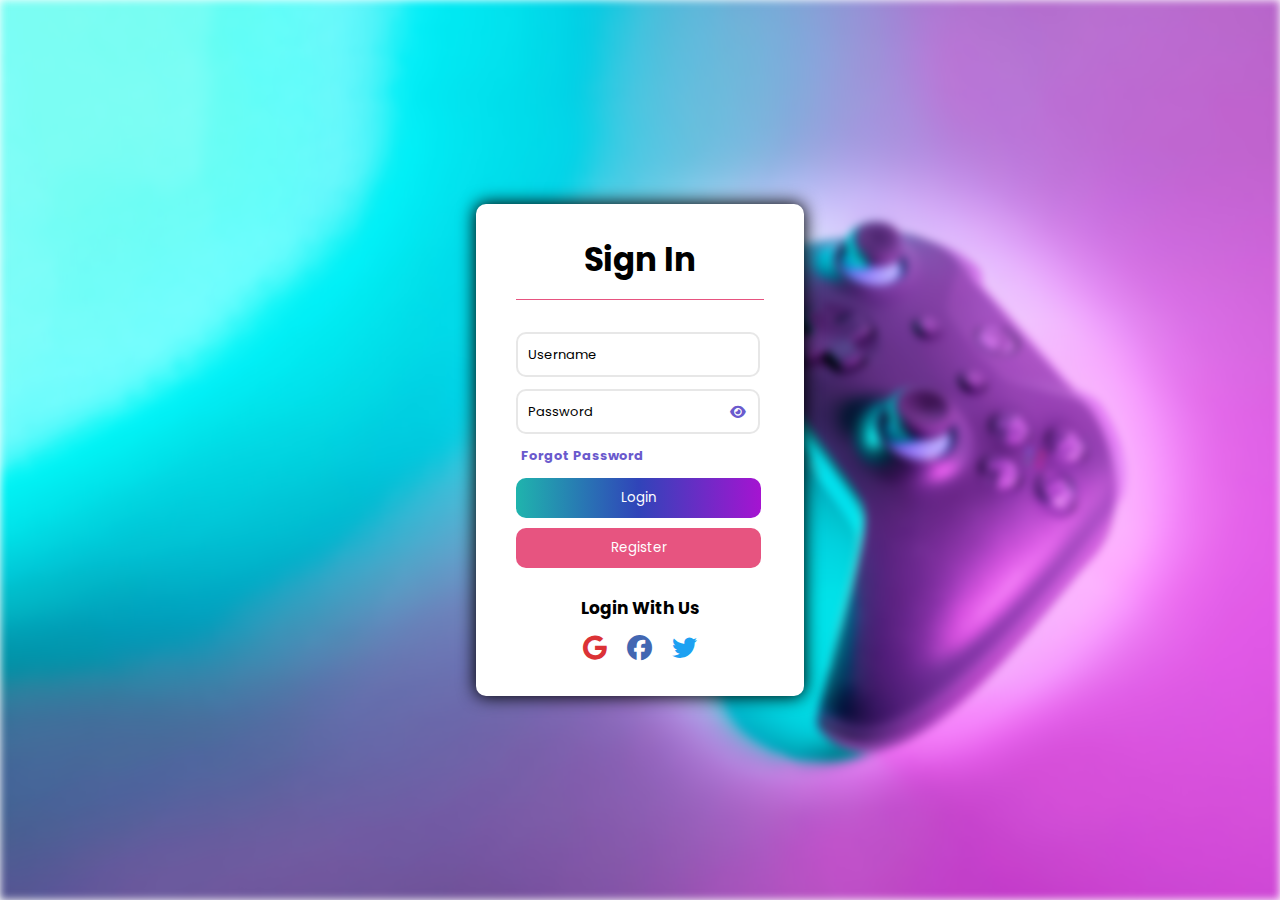
==== HTML-CSS-Login-Page/index.html @ a7ea7b92 "Add files via upload" ====
<!DOCTYPE html>
<html lang="en">
<head>
    <meta charset="UTF-8">
    <meta http-equiv="X-UA-Compatible" content="IE=edge">
    <meta name="viewport" content="width=device-width, initial-scale=1.0">
    <title>Login Page</title>
    <meta name="keywords" content="">
    <meta name="description" content="">
    <link rel="preconnect" href="https://fonts.googleapis.com">
    <link rel="preconnect" href="https://fonts.gstatic.com" crossorigin>
    <link href="https://fonts.googleapis.com/css2?family=Poppins:wght@500&display=swap" rel="stylesheet">
    <link rel="stylesheet" href="css/style_2.3.css">
    <link rel="stylesheet" href="https://cdnjs.cloudflare.com/ajax/libs/font-awesome/6.2.0/css/all.min.css">
</head>
<body>
    <div id="background">
    </div>	
    <div id="login">
        <div class="user-login">
            <table>
                <tr>
                    <td>
                        <h1>Sign In</h1>
                    </td>
                </tr>
                <tr>
                    <td><input type="text" name="Username" id="lower_text" class="text" placeholder="Username" required></td>
                </tr>
                <tr>
                    <td>
                        <div class="inputGroup">
                        <input type="password" class="text paddingRight30" name="password" id="password" placeholder="Password" required>
                         <i class="fas fa-eye" onclick="showHidePass();"></i>
                        </div></td>
                </tr>
                <tr>
                    <td>
                       <a href="forgot_password.html" id="pas-2"><p id="pas">Forgot Password</p></a>
                    </td>
                </tr>
                <tr>
                    <td><a href="index.html"><input type="button" value="Login" class="login-button"></a></td>
                </tr>
                <tr>
                    <td><a href="register.html"><input type="button" value="Register" class="register-button"></a></td>
                </tr>
            </table>
                    <div class="with"><p>Login With Us</p></div>
                    <div class="social-media">
                        <a href="https://google.com"><i class="fa-brands fa-google"></i></a>
                        <a href="https://facebook.com"><i class="fa-brands fa-facebook"></i></a>
                        <a href="https://twitter.com"><i class="fa-brands fa-twitter"></i></a>
                    </div>
            </div>
        </div>    
        <script>
            var lower_text = document.getElementById('lower_text');
            tester.innerHTML = tester.innerHTML.toLowerCase();

            
            function showHidePass() {
            var element = document.getElementById('password');
            element.type = (element.type == 'password' ? 'text' : 'password');
            }

        </script>
</body>
</html>
---- HTML-CSS-Login-Page/css/style_2.3.css ----
*{
    padding: 0;
    margin: 0;
}
body{
    display: flex;
    align-items: center;
    justify-content: center;
    height: 100vh;
}
#background{
    background-image: url("../img/1.jpg");
    width: 100%;
    height: 100vh;
    background-repeat: no-repeat fixed;
    background-size: cover;
    z-index: -1;
    position: absolute;
    filter: blur(4px);
}
#login{
    width: 248px;
    float: right;
    position: relative;
    z-index: 1;
    background-color: white;
    border-radius: 10px;
    padding: 30px 40px;
    display: flex;
    justify-content: center;
    box-shadow: 0px 0px 17px 1px black;
}
.text{
    border-radius: 10px;
    border-color: #e7e7e7;
    color: black;
    border-style: solid;
    position: relative;
    margin-bottom: 10px;
    outline: none;
    height: 25px;
    width: 220px;
    padding: 8px 10px;
    font-size: 13px;
    font-family: 'Poppins', sans-serif;
}
.text:focus{
    color: black;
    cursor: pointer;
}
.text::placeholder{
    text-indent: 0px;
    transition: text-indent 0.3s ease;
    color: black;
}
#lower_text::placeholder{
    text-transform: capitalize;
}
.login-button{
    width: 245px;
    height: 40px;
    border-radius: 10px;
    background: linear-gradient(to right,#1fb4ad, #3044b9, #a514d1);
    color: white;
    font-family: 'Poppins', sans-serif;
    margin-top: 10px;
    border: none;
    outline: none;
    transform: translate(1s);
    transition: 1s;
}
.login-button:hover{
    opacity: 0.8;
    cursor: pointer;
}
#pas{
    font-size: 11px;
    cursor: pointer;
    font-weight: bolder;
    font-family: 'Poppins', sans-serif;
    text-align: left;
    padding-left: 5px;
    color: rgb(#1fb4ad, #3044b9, #a514d1);
}
table tr td a{
    text-decoration: none;
}
h1{
    text-align: center;
    font-weight: bolder;
    font-size: 32.5px;
    padding-bottom: 15px;
    margin-bottom: 30px;
    font-family: 'Poppins', sans-serif;
    border-bottom: 1px solid #e75480;
}
.fa-brands{
    font-size: 25px;
    line-height: 40px;
    cursor: pointer; 
    transition: .5s;  
    float: left; 
}
.social-media{
    display: flex;
    justify-content: center;
    gap: 20px;
    margin-bottom: 5px;
    margin-top: 15px;
}
.fa-google{
    color: #db3236;
}
.fa-facebook{
    color: #4267B2;
}
.fa-twitter{
    color: #1DA1F2;
}
.with{
    text-align: center;
    margin-top: 20px;
    font-family: 'Poppins', sans-serif;
    font-weight: bold;
    font-size: 17px;
}
.register-button{
    border-radius: 10px;
    background-color: #e75480;
    color: white;
    font-family: 'Poppins', sans-serif;
    margin-top: 8px;
    border: none;
    outline: none;
    transition: 1s;
    transform: translate(1s);
    margin-bottom: 5px;
    height: 40px;
    width: 245px;
}
.register-button:hover{
    opacity: 0.8;
    cursor: pointer;
}
@media screen and (max-width: 900px){
    #login{
        width: 100%;
        height: 100vh;
        display: flex;
        align-items: center;
        margin-bottom: 70px;
        background: #E8E4D7;
    }
    html,body{
        width: 100%;
        height: 100vh;
        overflow: hidden;
        font-family: 'Poppins', sans-serif;
    }
    .login-button{
        width: 300px;
        height: 50px;
    }
    .register-button{
        width: 300px;
        height: 50px;
    }
    .text{
        width: 275px;
        height: 30px;
    }
    #pas{
        font-size: 14px;
        margin: 8px 8px;
    }
    .with{
        font-size: 18px;
    }
    .fa-brands{
        font-size: 40px;
    }
    .social-media{
        gap: 35px;
        margin-bottom: 70px;
    }
    h1{
        font-size: 60px;
        border-bottom: 1px solid #e75480;
    }
    .text{
        font-weight: bold;
    }
    .text:focus{
        background: white;
        color: black;
    }
    .text::placeholder{
        color: black;
    }
    .user-login{
        background-color: #E8E4D7;
    }
    #pas-2{
        color: slateblue;
    }
    #pas-2:active{
        color: #1fb4ad;
    }
    .text_2{
        width: 300px;
        height: 30px;
        font-weight: bold;
        position: absolute;
    }
    .text_2:focus{
        color: black;
    }
    .text_2::placeholder{
        color: black;
    }
    .inputGroup{
        width: 100%;
    }
    tr td div #toggle{
        display: flex;
        float: right;
        margin-right: -27px;
        margin-top: 3px;
        display: inline;
    }
    .inputGroup2{
        width: 100%;
    }
    .fas{
        position: absolute;
        margin-right: -46px;
    }
}
#pas-2{
    color: slateblue;
}
#pas-2:active, #pas-2:hover{
    color: #1fb4ad;
}
#pas{
    font-size: 13px;
    display: inline;
}
.text_2{
    border-radius: 10px;
    border-color: #e7e7e7;
    color: black;
    border-style: solid;
    position: relative;
    margin-bottom: 10px;
    outline: none;
    height: 25px;
    width: 248px;
    padding: 8px 10px;
    font-size: 13px;
    font-family: 'Poppins', sans-serif;
}
.text_2:focus{
    color: black;
    cursor: pointer;
}
.text_2::placeholder{
    color: black;
}
#register-h1{
    text-align: center;
    font-weight: bolder;
    font-size: 32.5px;
    padding-bottom: 10px;
    margin-bottom: 35px;
    font-family: 'Poppins', sans-serif;
    border-bottom: 1px solid #e75480;
}
.fa-arrow-left{
    color: #e75480;
    size: 20px;
    display: inline;
}
.fa{
    margin-right: 50px;
    font-size: 22.5px;
    line-height: 40px;
    cursor: pointer; 
    transition: .5s;  
    float: left; 
    margin-bottom: 10px;
}
#f-1{
    padding-bottom: 10px;
    margin-bottom: 25px;
    font-size: 32.5px;
    border-bottom: 1px solid #e75480;
}
.text-2:focus{
    color: black;
    cursor: pointer;
    justify-content: center;
    float: center;
}
.text-2::placeholder{
    color: black;
}
.text-2{
    border-radius: 10px;
    border-color: #e7e7e7;
    color: black;
    border-style: solid;
    position: relative;
    margin-bottom: 10px;
    outline: none;
    height: 27.5px;
    width: 248px;
    padding: 8px 10px;
    font-size: 13px;
    font-family: 'Poppins', sans-serif;
}
.pass-reset{
    margin-bottom: 5px;
    margin-top: 20;
    height: 45px;
    width: 275px;
}
.register-button2{
    border-radius: 10px;
    background-color: #e75480;
    color: white;
    font-family: 'Poppins', sans-serif;
    margin-top: 0px;
    border: none;
    outline: none;
    transition: 1s;
    transform: translate(1s);
    margin-bottom: 5px;
    height: 40px;
    width: 275px;
    cursor: pointer;
}
.fa-eye{
    position: absolute;
    font-size: 14px;
	right:18px;
	top:42%;
	transform:translateY(-50%);
    cursor: pointer;
    color: slateblue;
}
.f1{
    position: relative;
    margin-left: 260px;
    display: inline;
    top: -34px;
}
.inputGroup{
	width:248px;
	position:relative;	
}
.inputGroup2{
    width: 248px;
    position: relative;
}
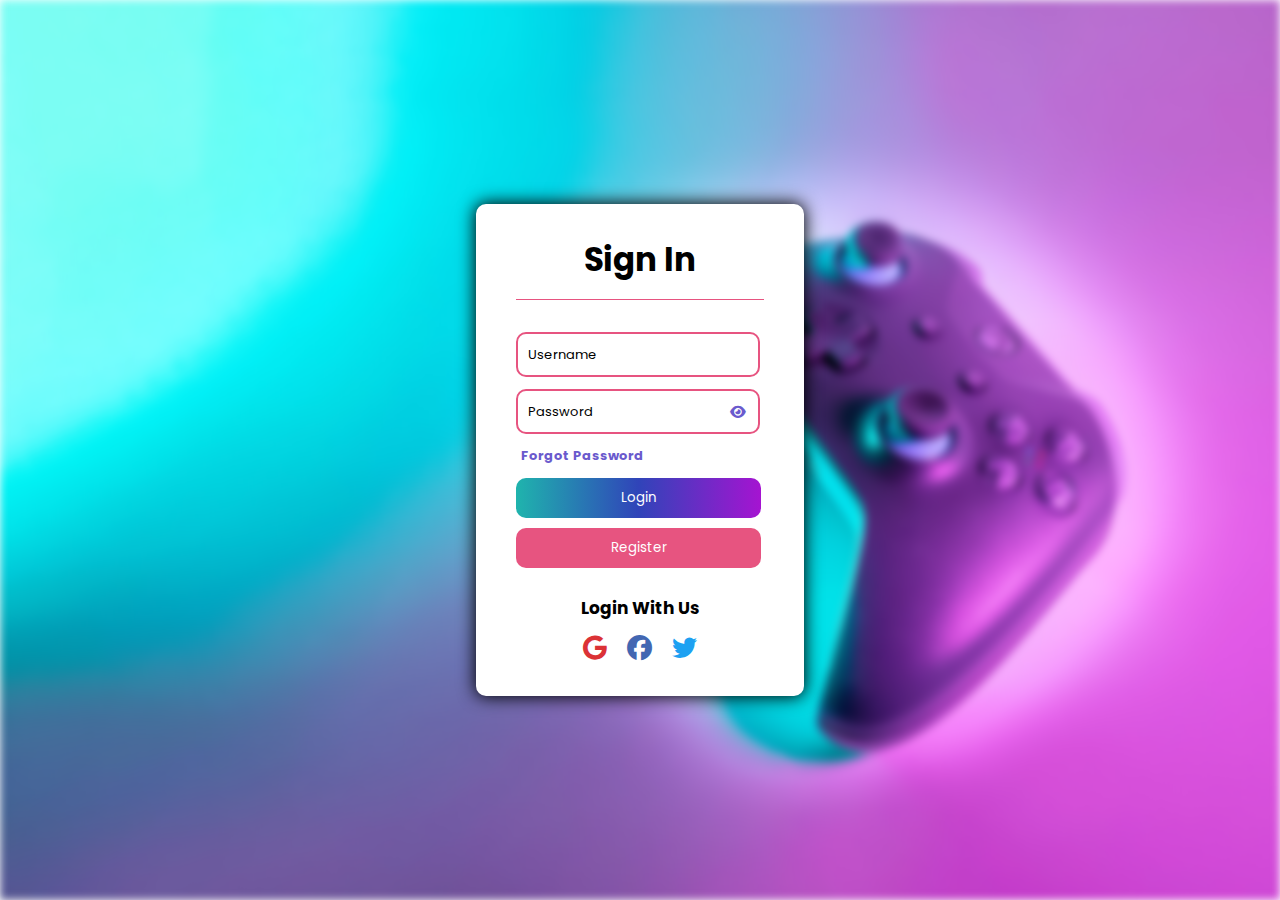
==== commit 0971be20: "Add files via upload" ====
--- a/HTML-CSS-Login-Page/index.html
+++ b/HTML-CSS-Login-Page/index.html
@@ -10,7 +10,7 @@
     <link rel="preconnect" href="https://fonts.googleapis.com">
     <link rel="preconnect" href="https://fonts.gstatic.com" crossorigin>
     <link href="https://fonts.googleapis.com/css2?family=Poppins:wght@500&display=swap" rel="stylesheet">
-    <link rel="stylesheet" href="css/style_2.3.css">
+    <link rel="stylesheet" href="css/style_2.4.css">
     <link rel="stylesheet" href="https://cdnjs.cloudflare.com/ajax/libs/font-awesome/6.2.0/css/all.min.css">
 </head>
 <body>
@@ -25,12 +25,12 @@
                     </td>
                 </tr>
                 <tr>
-                    <td><input type="text" name="Username" id="lower_text" class="text" placeholder="Username" required></td>
+                    <td><input type="text" name="Username" class="text textin" placeholder="Username" required></td>
                 </tr>
                 <tr>
                     <td>
                         <div class="inputGroup">
-                        <input type="password" class="text paddingRight30" name="password" id="password" placeholder="Password" required>
+                        <input type="password" class="text paddingRight30 textin" name="password" id="password" placeholder="Password" required>
                          <i class="fas fa-eye" onclick="showHidePass();"></i>
                         </div></td>
                 </tr>
--- a/HTML-CSS-Login-Page/css/style_2.4.css
+++ b/HTML-CSS-Login-Page/css/style_2.4.css
@@ -0,0 +1,373 @@
+*{
+    padding: 0;
+    margin: 0;
+}
+body{
+    display: flex;
+    align-items: center;
+    justify-content: center;
+    height: 100vh;
+}
+#background{
+    background-image: url("../img/1.jpg");
+    width: 100%;
+    height: 100vh;
+    background-repeat: no-repeat fixed;
+    background-size: cover;
+    z-index: -1;
+    position: absolute;
+    filter: blur(4px);
+}
+#login{
+    width: 248px;
+    float: right;
+    position: relative;
+    z-index: 1;
+    background-color: white;
+    border-radius: 10px;
+    padding: 30px 40px;
+    display: flex;
+    justify-content: center;
+    box-shadow: 0px 0px 17px 1px black;
+}
+.text{
+    border-radius: 10px;
+    border-color: #e75480;
+    color: black;
+    border-style: solid;
+    position: relative;
+    margin-bottom: 10px;
+    outline: none;
+    height: 25px;
+    width: 220px;
+    padding: 8px 10px;
+    font-size: 13px;
+    font-family: 'Poppins', sans-serif;
+}
+.textin{
+    text-transform: lowercase;
+}
+.text:focus{
+    color: black;
+    cursor: pointer;
+}
+.text::placeholder{
+    text-indent: 0px;
+    transition: text-indent 0.3s ease;
+    color: black;
+    text-transform: capitalize;
+}
+.login-button{
+    width: 245px;
+    height: 40px;
+    border-radius: 10px;
+    background: linear-gradient(to right,#1fb4ad, #3044b9, #a514d1);
+    color: white;
+    font-family: 'Poppins', sans-serif;
+    margin-top: 10px;
+    border: none;
+    outline: none;
+    transform: translate(1s);
+    transition: 1s;
+}
+.login-button:hover{
+    opacity: 0.8;
+    cursor: pointer;
+}
+#pas{
+    font-size: 11px;
+    cursor: pointer;
+    font-weight: bolder;
+    font-family: 'Poppins', sans-serif;
+    text-align: left;
+    padding-left: 5px;
+    color: rgb(#1fb4ad, #3044b9, #a514d1);
+}
+table tr td a{
+    text-decoration: none;
+}
+h1{
+    text-align: center;
+    font-weight: bolder;
+    font-size: 32.5px;
+    padding-bottom: 15px;
+    margin-bottom: 30px;
+    font-family: 'Poppins', sans-serif;
+    border-bottom: 1px solid #e75480;
+}
+.fa-brands{
+    font-size: 25px;
+    line-height: 40px;
+    cursor: pointer; 
+    transition: .5s;  
+    float: left; 
+}
+.social-media{
+    display: flex;
+    justify-content: center;
+    gap: 20px;
+    margin-bottom: 5px;
+    margin-top: 15px;
+}
+.fa-google{
+    color: #db3236;
+}
+.fa-facebook{
+    color: #4267B2;
+}
+.fa-twitter{
+    color: #1DA1F2;
+}
+.with{
+    text-align: center;
+    margin-top: 20px;
+    font-family: 'Poppins', sans-serif;
+    font-weight: bold;
+    font-size: 17px;
+}
+.register-button{
+    border-radius: 10px;
+    background-color: #e75480;
+    color: white;
+    font-family: 'Poppins', sans-serif;
+    margin-top: 8px;
+    border: none;
+    outline: none;
+    transition: 1s;
+    transform: translate(1s);
+    margin-bottom: 5px;
+    height: 40px;
+    width: 245px;
+}
+.register-button:hover{
+    opacity: 0.8;
+    cursor: pointer;
+}
+@media screen and (max-width: 750px){
+    #login{
+        width: 100%;
+        height: 100vh;
+        display: flex;
+        align-items: center;
+        margin-bottom: 70px;
+        background: #E8E4D7;
+    }
+    html,body{
+        width: 100%;
+        height: 100vh;
+        overflow: hidden;
+        font-family: 'Poppins', sans-serif;
+    }
+    .login-button{
+        width: 300px;
+        height: 50px;
+    }
+    .register-button{
+        width: 300px;
+        height: 50px;
+    }
+    .text{
+        width: 275px;
+        height: 30px;
+    }
+    #pas{
+        font-size: 14px;
+        margin: 8px 8px;
+    }
+    .with{
+        font-size: 18px;
+    }
+    .fa-brands{
+        font-size: 40px;
+    }
+    .social-media{
+        gap: 35px;
+        margin-bottom: 70px;
+    }
+    h1{
+        font-size: 60px;
+        border-bottom: 1px solid #e75480;
+    }
+    .text{
+        font-weight: bold;
+    }
+    .text:focus{
+        background: white;
+        color: black;
+    }
+    .text::placeholder{
+        color: black;
+    }
+    .user-login{
+        background-color: #E8E4D7;
+    }
+    #pas-2{
+        color: slateblue;
+    }
+    #pas-2:active{
+        color: #1fb4ad;
+    }
+    .text_2{
+        width: 300px;
+        height: 30px;
+        font-weight: bold;
+        position: absolute;
+    }
+    .text_2:focus{
+        color: black;
+    }
+    .text_2::placeholder{
+        color: black;
+    }
+    .inputGroup{
+        width: 100%;
+    }
+    tr td div #toggle{
+        display: flex;
+        float: right;
+        margin-right: -27px;
+        margin-top: 3px;
+        display: inline;
+    }
+    .inputGroup2{
+        width: 100%;
+    }
+    .fas{
+        position: absolute;
+        margin-right: -46px;
+    }
+    .textin{
+        text-transform: lowercase;
+    }
+    .textin::placeholder{
+        text-transform: capitalize;
+    }
+}
+#pas-2{
+    color: slateblue;
+}
+#pas-2:active, #pas-2:hover{
+    color: #1fb4ad;
+}
+#pas{
+    font-size: 13px;
+    display: inline;
+}
+.text_2{
+    border-radius: 10px;
+    border-color: #e75480;
+    color: black;
+    border-style: solid;
+    position: relative;
+    margin-bottom: 10px;
+    outline: none;
+    height: 25px;
+    width: 248px;
+    padding: 8px 10px;
+    font-size: 13px;
+    font-family: 'Poppins', sans-serif;
+}
+.text_2:focus{
+    color: black;
+    cursor: pointer;
+}
+.text_2::placeholder{
+    color: black;
+    text-transform: capitalize;
+}
+#register-h1{
+    text-align: center;
+    font-weight: bolder;
+    font-size: 32.5px;
+    padding-bottom: 10px;
+    margin-bottom: 35px;
+    font-family: 'Poppins', sans-serif;
+    border-bottom: 1px solid #e75480;
+}
+.fa-arrow-left{
+    color: #e75480;
+    size: 20px;
+    display: inline;
+}
+.fa{
+    margin-right: 50px;
+    font-size: 22.5px;
+    line-height: 40px;
+    cursor: pointer; 
+    transition: .5s;  
+    float: left; 
+    margin-bottom: 10px;
+}
+#f-1{
+    padding-bottom: 10px;
+    margin-bottom: 25px;
+    font-size: 32.5px;
+    border-bottom: 1px solid #e75480;
+}
+.text-2:focus{
+    color: black;
+    cursor: pointer;
+    justify-content: center;
+    float: center;
+}
+.text-2::placeholder{
+    color: black;
+}
+.text-2{
+    border-radius: 10px;
+    border-color: #e75480;
+    color: black;
+    border-style: solid;
+    position: relative;
+    margin-bottom: 10px;
+    outline: none;
+    height: 27.5px;
+    width: 248px;
+    padding: 8px 10px;
+    font-size: 13px;
+    font-family: 'Poppins', sans-serif;
+}
+.pass-reset{
+    margin-bottom: 5px;
+    margin-top: 20;
+    height: 45px;
+    width: 275px;
+}
+.register-button2{
+    border-radius: 10px;
+    background-color: #e75480;
+    color: white;
+    font-family: 'Poppins', sans-serif;
+    margin-top: 0px;
+    border: none;
+    outline: none;
+    transition: 1s;
+    transform: translate(1s);
+    margin-bottom: 5px;
+    height: 40px;
+    width: 275px;
+    cursor: pointer;
+}
+.fa-eye{
+    position: absolute;
+    font-size: 14px;
+	right:18px;
+	top:42%;
+	transform:translateY(-50%);
+    cursor: pointer;
+    color: slateblue;
+}
+.f1{
+    position: relative;
+    margin-left: 260px;
+    display: inline;
+    top: -34px;
+}
+.inputGroup{
+	width:248px;
+	position:relative;	
+}
+.inputGroup2{
+    width: 248px;
+    position: relative;
+}